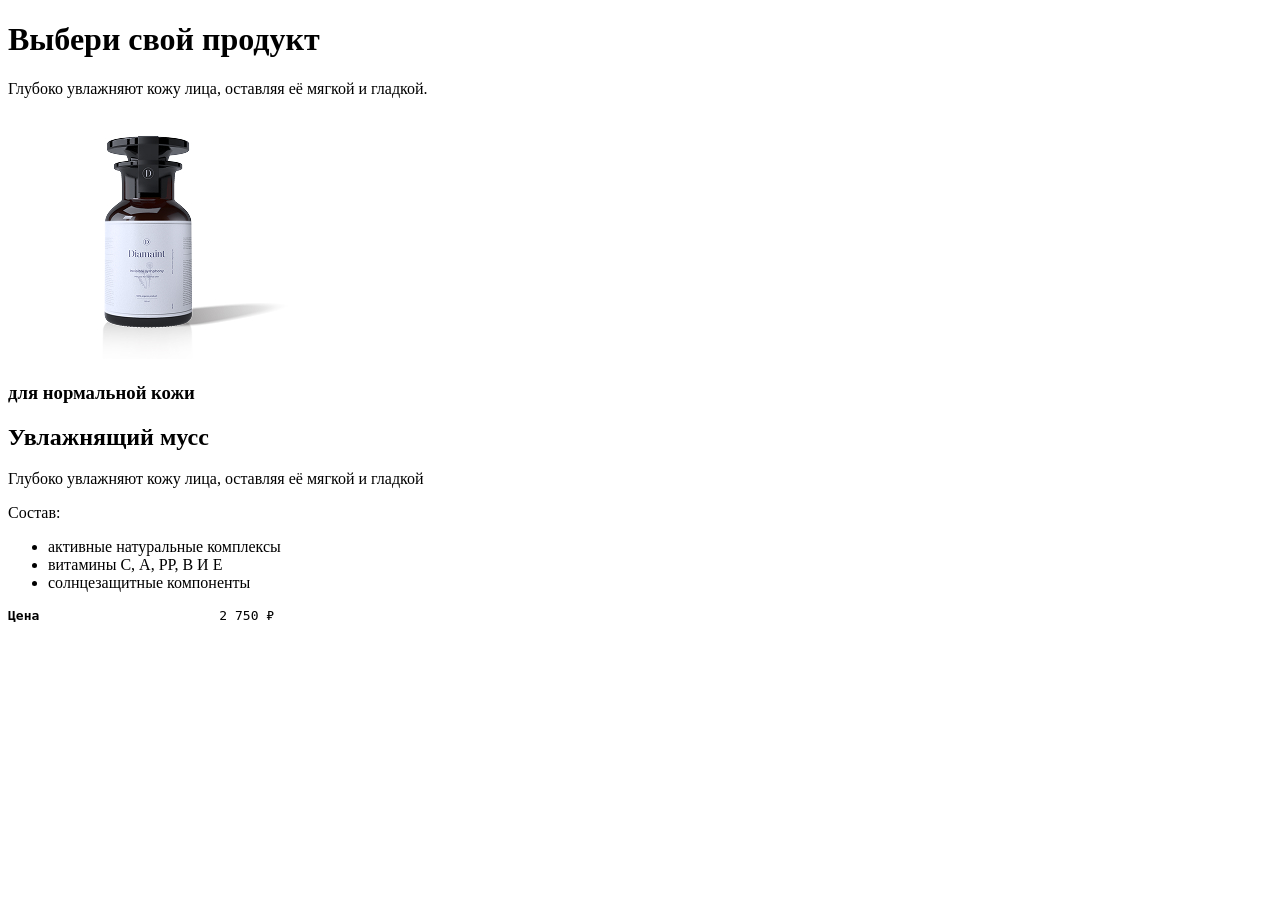
==== index.html @ bfeaa550 "delete teg ul" ====
<!DOCTYPE html>
<html lang="en">
<head>
  <meta charset="UTF-8">
  <meta name="viewport" content="width=device-width, initial-scale=1.0">
  <title>mousse card</title>
</head>
<body>
  <h1>Выбери свой продукт</h1>
  <p>Глубоко увлажняют кожу лица, оставляя её мягкой и гладкой.</p>
  <div>
      <img src="image/mousse1.jpg" alt="Товар: увлажняющий мусс" width="290">
      <h3>для нормальной кожи</h3>
      <h2>Увлажнящий мусс</h2>
<p>Глубоко увлажняют кожу лица, оставляя её мягкой и гладкой</p>
<span>Состав:</span>
<ul>
  <li>активные натуральные комплексы</li>
  <li>витамины С, А, РР, В И Е</li>
  <li>солнцезащитные компоненты</li>
</ul>
  </div>
<pre><b>Цена</b>                       2 750 ₽ </pre>
</body>
</html>
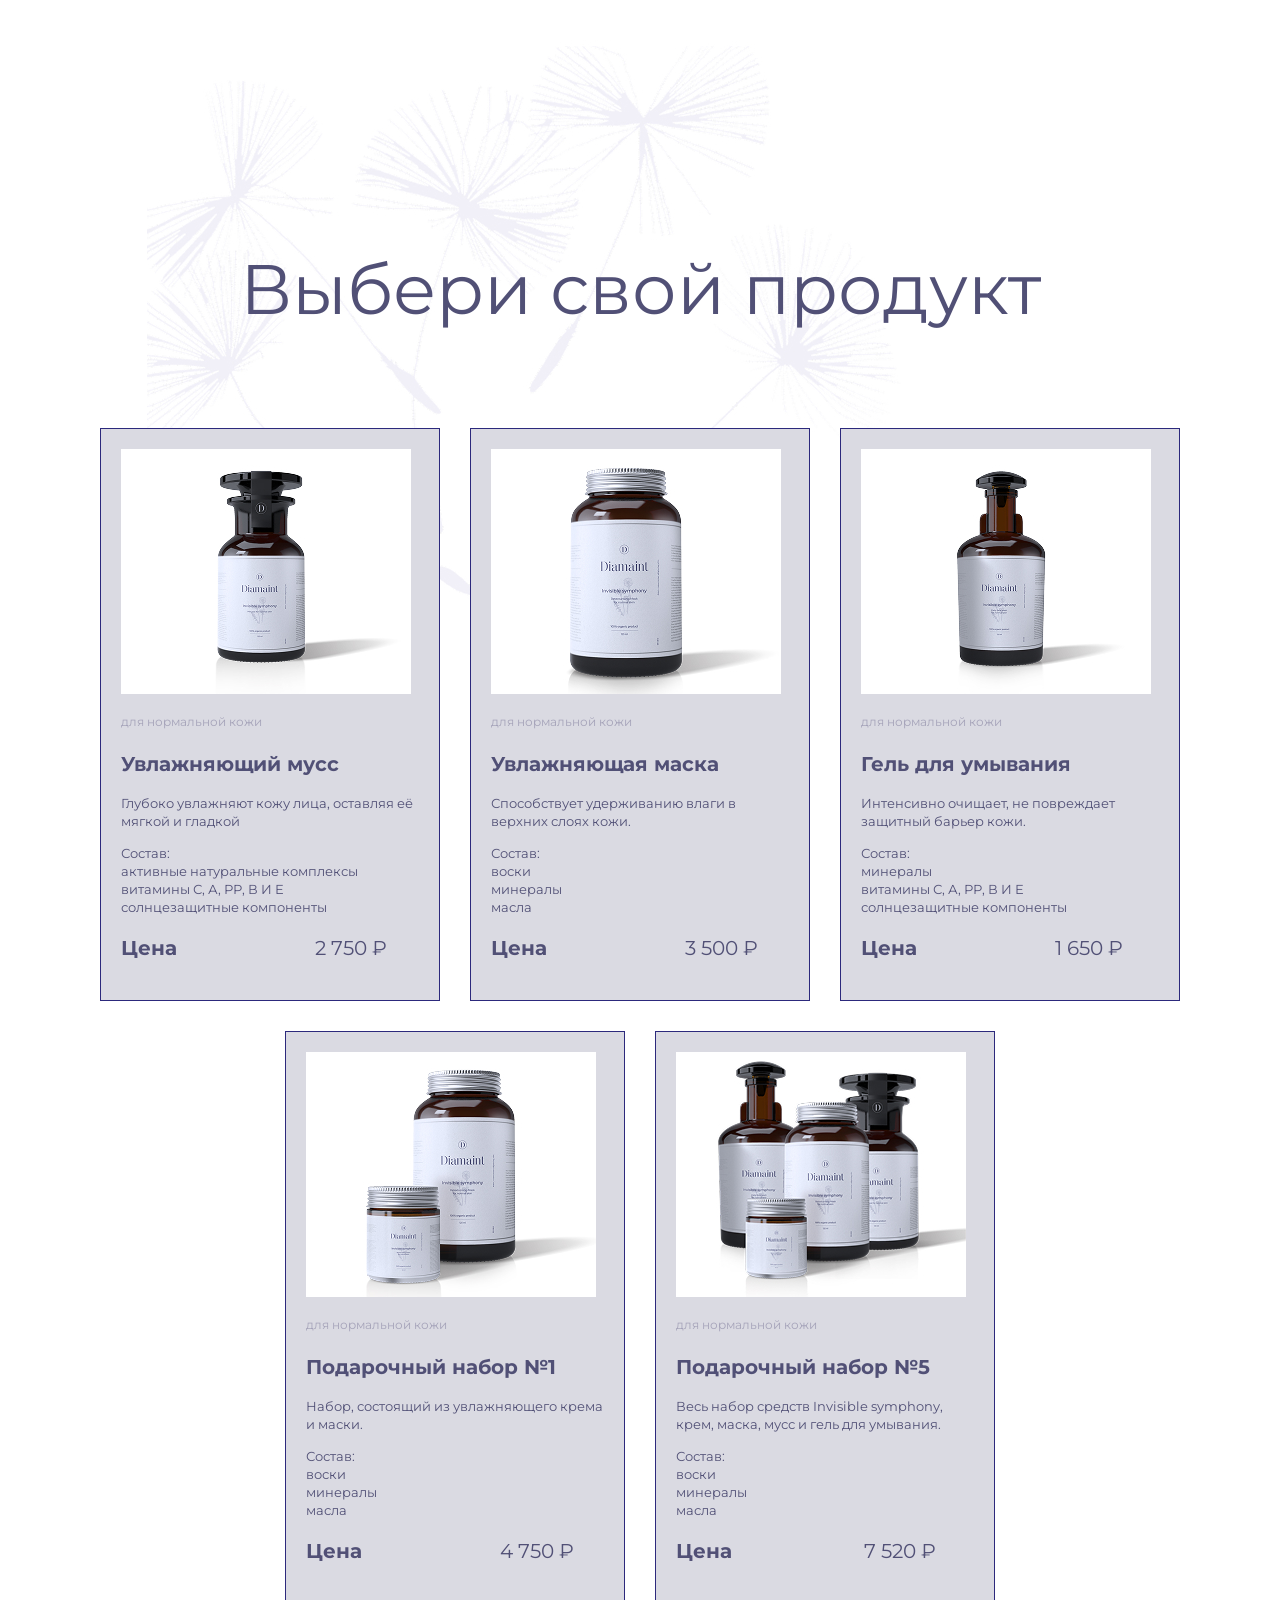
==== commit d69a5a4f: "feature/03-homework" ====
--- a/index.html
+++ b/index.html
@@ -4,22 +4,90 @@
   <meta charset="UTF-8">
   <meta name="viewport" content="width=device-width, initial-scale=1.0">
   <title>mousse card</title>
+  <link rel="stylesheet" href="style.css">
+  <link href="https://fonts.googleapis.com/css?family=Montserrat:100,200,300,regular,500,600,700,800,900,100italic,200italic,300italic,italic,500italic,600italic,700italic,800italic,900italic" rel="stylesheet" />
 </head>
-<body>
-  <h1>Выбери свой продукт</h1>
-  <p>Глубоко увлажняют кожу лица, оставляя её мягкой и гладкой.</p>
-  <div>
-      <img src="image/mousse1.jpg" alt="Товар: увлажняющий мусс" width="290">
-      <h3>для нормальной кожи</h3>
-      <h2>Увлажнящий мусс</h2>
-<p>Глубоко увлажняют кожу лица, оставляя её мягкой и гладкой</p>
-<span>Состав:</span>
-<ul>
-  <li>активные натуральные комплексы</li>
-  <li>витамины С, А, РР, В И Е</li>
-  <li>солнцезащитные компоненты</li>
-</ul>
-  </div>
-<pre><b>Цена</b>                       2 750 ₽ </pre>
-</body>
-</html>+  <body>
+    <h1 class="title">Выбери свой продукт</h1>
+<div class="container">
+
+
+<!-- ПЕРВАЯ КАРТОЧКА-->
+    <div class="cards element">
+      <img src="image/mousse1.jpg" alt="товар: увлажняющий мусс" width="290">
+      <h3 class="normal">для нормальной кожи</h3>
+      <h2 class="name-cards">Увлажняющий мусс</h2>
+    <p class="main-text discription">Глубоко увлажняют кожу лица, оставляя её мягкой и гладкой</p>
+    <span class="main-text compount">Состав:</span>
+    <ul class="product-lists">
+      <li class="main-text product">активные натуральные комплексы</li>
+      <li class="main-text title2">витамины С, А, РР, В И Е</li>
+      <li class=" main-text title3">солнцезащитные компоненты</li>
+    </ul>
+    <pre class="price"><b>Цена</b>                       <span class="rouble">2 750 ₽</span> </pre>
+    </div>
+
+<!-- ВТОРАЯ КАРТОЧКА-->
+    <div class="cards element">
+      <img src="image/moisturizing mask2.png" alt="товар: увлажняющая маска" width="290">
+      <h3 class="normal" >для нормальной кожи</h3>
+      <h2 class="name-cards">Увлажняющая маска</h2>
+    <p class="main-text discription">Способствует удерживанию влаги в верхних слоях кожи.</p>
+    <span class="main-text compount">Состав:</span>
+    <ul class="product-lists">
+      <li class=" main-text product">воски</li>
+      <li class="main-text title2">минералы</li>
+      <li class="main-text title3">масла</li>
+    </ul>
+    <pre class="price"><b>Цена</b>                       <span class="rouble">3 500 ₽</span> </pre>
+    </div>
+
+<!-- ТРЕТЬЯ КАРТОЧКА-->
+    <div class="cards element">
+      <img src="image/daily face wash3.jpg" alt="товар: гель для умывания" width="290">
+      <h3 class="normal">для нормальной кожи</h3>
+      <h2 class="name-cards">Гель для умывания</h2>
+    <p class="main-text discription">Интенсивно очищает, не повреждает защитный барьер кожи.</p>
+    <span class="main-text compount">Состав:</span>
+    <ul class="product-lists">
+      <li class="main-text product">минералы</li>
+      <li class="main-text title2">витамины С, А, РР, В И Е</li>
+      <li class="main-text title3">солнцезащитные компоненты</li>
+    </ul>
+    <pre class="price"><b>Цена</b>                       <span class="rouble">1 650 ₽</span> </pre>
+    </div>
+    
+<!-- ЧЕТВЕРТАЯ КАРТОЧКА-->
+    <div class="cards element">
+      <img src="image/gift set №1.jpg" alt="2 товара: увлажняющий крем и маска" width="290">
+      <h3 class="normal">для нормальной кожи</h3>
+      <h2 class="name-cards">Подарочный набор №1</h2>
+    <p class="main-text discription">Набор, состоящий из увлажняющего крема и маски.</p>
+    <span class="main-text compount">Состав:</span>
+    <ul class="product-lists">
+      <li class="main-text product">воски</li>
+      <li class="main-text title2">минералы</li>
+      <li class="main-text title3">масла</li>
+    </ul>
+    <pre class="price"><b>Цена</b>                       <span class="rouble">4 750 ₽</span> </pre>
+    </div>
+
+<!-- ПЯТАЯ КАРТОЧКА-->
+    <div class="cards element">
+      <img src="image/gift set №5.jpg" alt="4 товара: крем, мусс, маска и гель для умывания" width="290">
+      <h3 class="normal">для нормальной кожи</h3>
+      <h2 class="name-cards">Подарочный набор №5</h2>
+    <p class="main-text discription">Весь набор средств Invisible symphony,<br>
+       крем, маска, мусс и гель для умывания.</p>
+    <span class="main-text compount">Состав:</span>
+    <ul class="product-lists">
+      <li class="main-text product">воски</li>
+      <li class="main-text title2">минералы</li>
+      <li class="main-text title3">масла</li>
+    </ul>
+    <pre class="price"><b>Цена</b>                      <span class="rouble">7 520 ₽</span> </pre>
+    </div>
+   
+</div>
+  </body>
+</html>
--- a/style.css
+++ b/style.css
@@ -0,0 +1,86 @@
+@import url('https://fonts.googleapis.com/css?family=Montserrat:100,200,300,400,500,600,700,800,900');
+
+body {
+    font-family: 'Montserrat', sans-serif;
+     background-image: url("image/bgimage.jpg");
+    background-repeat: no-repeat;
+    background-position: 30%   0%;
+    background-size: 790px 697px;
+}
+
+  .container {
+    display: flex;
+    flex-wrap: wrap;
+    justify-content: center;
+    gap: 30px;
+    max-width: 1100px;
+    margin: 0 auto;
+   
+
+}
+
+.cards {
+    width: 340px;
+    border: 1px solid #2c297c;
+    background-color:#dadae2;
+    padding: 20px;
+    box-sizing: border-box;
+}
+
+.title {
+  font-family: "Montserrat";
+  font-size: 70px;
+  font-weight: 400;
+  line-height: 78px;
+  margin-top: 250px;
+  margin-bottom: 100px;
+  text-align: center;
+  color: #515076;
+}
+
+.main-text {
+  font-family: "Montserrat";
+color: #515076;
+font-size: 13px;
+line-height: 18px;
+}
+
+.normal{
+  font-family: "Montserrat";
+color:#A5A3B9;
+font-size: 12px;
+height: 24px;
+line-height: 24px;
+font-weight: 400;
+}
+
+.name-cards{
+font-family: "Montserrat";
+color:#515076;
+font-size: 20px;
+line-height: 27px;
+font-weight: 700;
+}
+
+.price {
+  font-family: "Montserrat";
+color:#515076;
+font-size: 20px;
+line-height: 24px;
+font-weight: 700;
+}
+
+.rouble {
+  font-family: "Montserrat";
+color:#515076;
+font-size: 20px;
+line-height: 24px;
+font-weight: 400;
+}
+
+
+.product-lists{
+  list-style: none;
+  margin: 0;
+  padding: 0;
+}
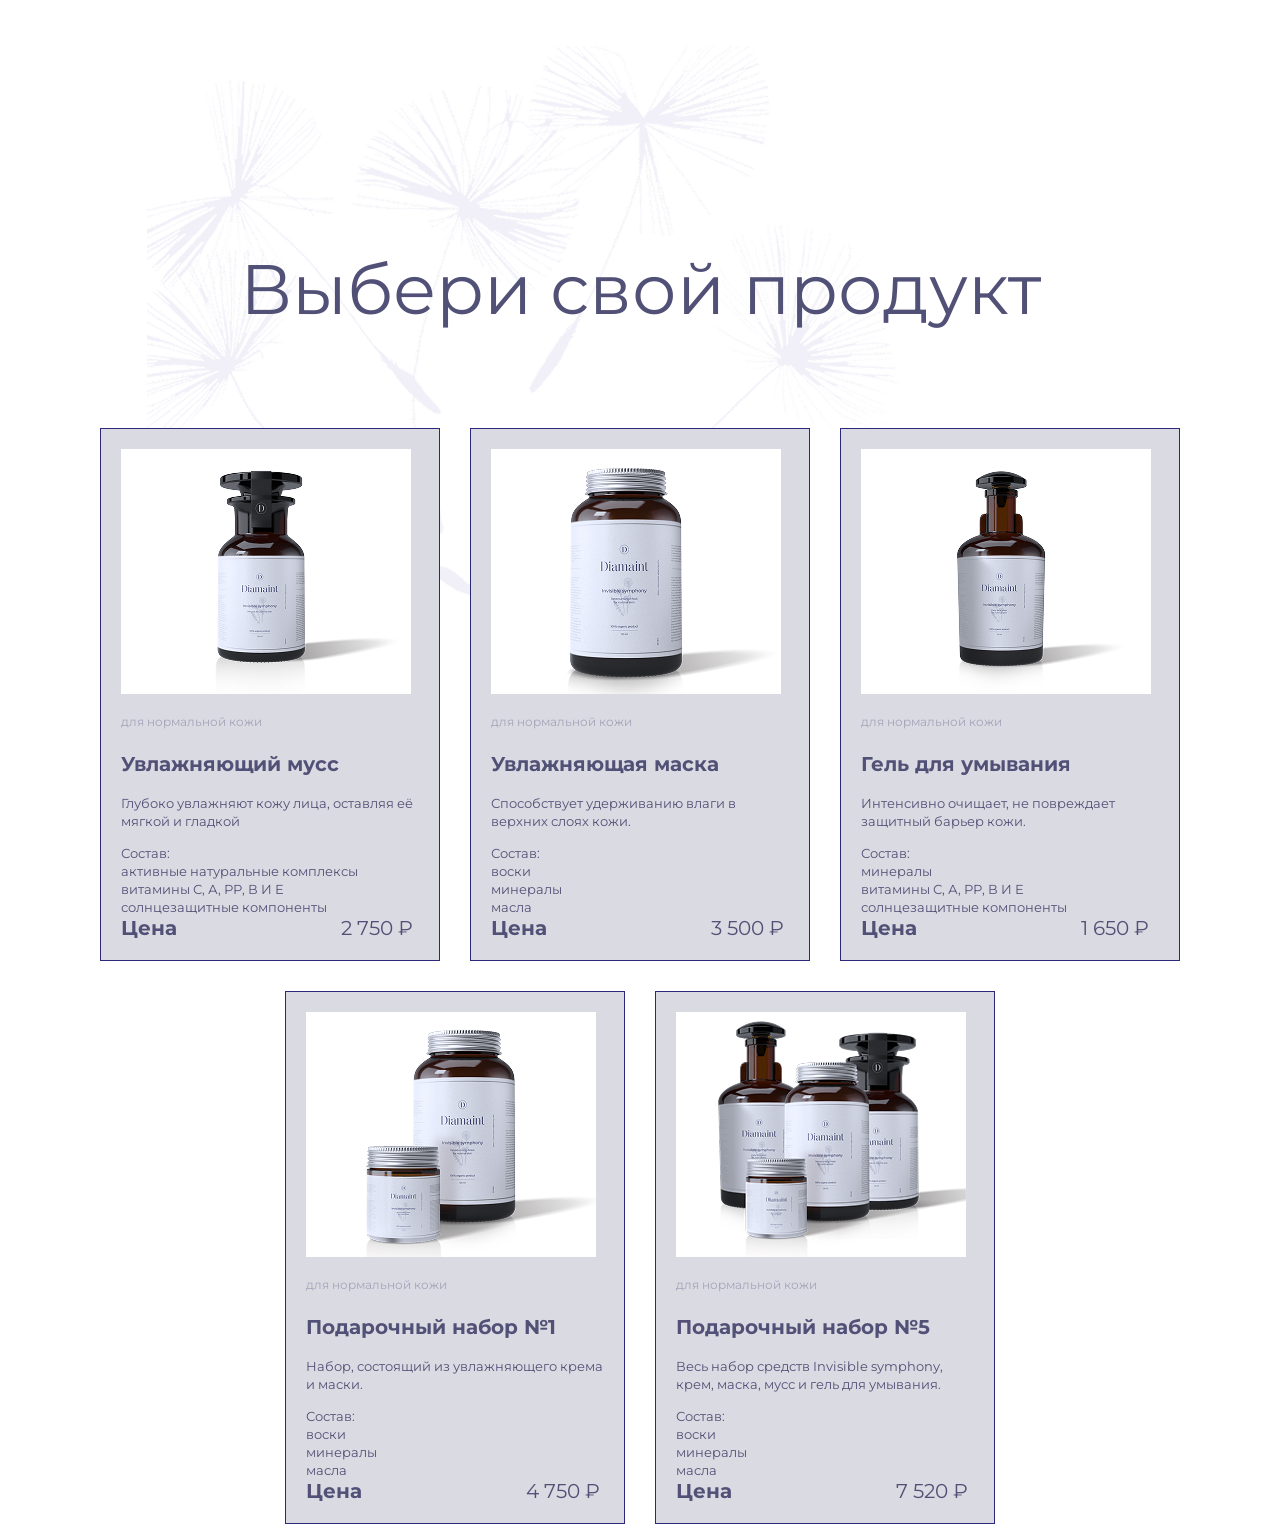
==== commit f24941d2: "feature/03-homework" ====
--- a/index.html
+++ b/index.html
@@ -5,7 +5,6 @@
   <meta name="viewport" content="width=device-width, initial-scale=1.0">
   <title>mousse card</title>
   <link rel="stylesheet" href="style.css">
-  <link href="https://fonts.googleapis.com/css?family=Montserrat:100,200,300,regular,500,600,700,800,900,100italic,200italic,300italic,italic,500italic,600italic,700italic,800italic,900italic" rel="stylesheet" />
 </head>
   <body>
     <h1 class="title">Выбери свой продукт</h1>
@@ -17,14 +16,14 @@
       <img src="image/mousse1.jpg" alt="товар: увлажняющий мусс" width="290">
       <h3 class="normal">для нормальной кожи</h3>
       <h2 class="name-cards">Увлажняющий мусс</h2>
-    <p class="main-text discription">Глубоко увлажняют кожу лица, оставляя её мягкой и гладкой</p>
-    <span class="main-text compount">Состав:</span>
+    <p class="main-text description">Глубоко увлажняют кожу лица, оставляя её мягкой и гладкой</p>
+    <span class="main-text composition">Состав:</span>
     <ul class="product-lists">
       <li class="main-text product">активные натуральные комплексы</li>
       <li class="main-text title2">витамины С, А, РР, В И Е</li>
       <li class=" main-text title3">солнцезащитные компоненты</li>
     </ul>
-    <pre class="price"><b>Цена</b>                       <span class="rouble">2 750 ₽</span> </pre>
+    <div class="price"><b>Цена</b>                       <span class="rouble">2 750 ₽</span> </div>
     </div>
 
 <!-- ВТОРАЯ КАРТОЧКА-->
@@ -32,14 +31,14 @@
       <img src="image/moisturizing mask2.png" alt="товар: увлажняющая маска" width="290">
       <h3 class="normal" >для нормальной кожи</h3>
       <h2 class="name-cards">Увлажняющая маска</h2>
-    <p class="main-text discription">Способствует удерживанию влаги в верхних слоях кожи.</p>
-    <span class="main-text compount">Состав:</span>
+    <p class="main-text description">Способствует удерживанию влаги в верхних слоях кожи.</p>
+    <span class="main-text composition">Состав:</span>
     <ul class="product-lists">
       <li class=" main-text product">воски</li>
       <li class="main-text title2">минералы</li>
       <li class="main-text title3">масла</li>
     </ul>
-    <pre class="price"><b>Цена</b>                       <span class="rouble">3 500 ₽</span> </pre>
+    <div class="price"><b>Цена</b>                       <span class="rouble">3 500 ₽</span> </div>
     </div>
 
 <!-- ТРЕТЬЯ КАРТОЧКА-->
@@ -47,14 +46,14 @@
       <img src="image/daily face wash3.jpg" alt="товар: гель для умывания" width="290">
       <h3 class="normal">для нормальной кожи</h3>
       <h2 class="name-cards">Гель для умывания</h2>
-    <p class="main-text discription">Интенсивно очищает, не повреждает защитный барьер кожи.</p>
-    <span class="main-text compount">Состав:</span>
+    <p class="main-text description">Интенсивно очищает, не повреждает защитный барьер кожи.</p>
+    <span class="main-text composition">Состав:</span>
     <ul class="product-lists">
       <li class="main-text product">минералы</li>
       <li class="main-text title2">витамины С, А, РР, В И Е</li>
       <li class="main-text title3">солнцезащитные компоненты</li>
     </ul>
-    <pre class="price"><b>Цена</b>                       <span class="rouble">1 650 ₽</span> </pre>
+    <div class="price"><b>Цена</b>                       <span class="rouble">1 650 ₽</span> </div>
     </div>
     
 <!-- ЧЕТВЕРТАЯ КАРТОЧКА-->
@@ -62,14 +61,14 @@
       <img src="image/gift set №1.jpg" alt="2 товара: увлажняющий крем и маска" width="290">
       <h3 class="normal">для нормальной кожи</h3>
       <h2 class="name-cards">Подарочный набор №1</h2>
-    <p class="main-text discription">Набор, состоящий из увлажняющего крема и маски.</p>
-    <span class="main-text compount">Состав:</span>
+    <p class="main-text description">Набор, состоящий из увлажняющего крема и маски.</p>
+    <span class="main-text composition">Состав:</span>
     <ul class="product-lists">
       <li class="main-text product">воски</li>
       <li class="main-text title2">минералы</li>
       <li class="main-text title3">масла</li>
     </ul>
-    <pre class="price"><b>Цена</b>                       <span class="rouble">4 750 ₽</span> </pre>
+    <div class="price"><b>Цена</b>                       <span class="rouble">4 750 ₽</span> </div>
     </div>
 
 <!-- ПЯТАЯ КАРТОЧКА-->
@@ -77,15 +76,15 @@
       <img src="image/gift set №5.jpg" alt="4 товара: крем, мусс, маска и гель для умывания" width="290">
       <h3 class="normal">для нормальной кожи</h3>
       <h2 class="name-cards">Подарочный набор №5</h2>
-    <p class="main-text discription">Весь набор средств Invisible symphony,<br>
+    <p class="main-text description">Весь набор средств Invisible symphony,<br>
        крем, маска, мусс и гель для умывания.</p>
-    <span class="main-text compount">Состав:</span>
+    <span class="main-text composition">Состав:</span>
     <ul class="product-lists">
       <li class="main-text product">воски</li>
       <li class="main-text title2">минералы</li>
       <li class="main-text title3">масла</li>
     </ul>
-    <pre class="price"><b>Цена</b>                      <span class="rouble">7 520 ₽</span> </pre>
+    <div class="price"><b>Цена</b>                      <span class="rouble">7 520 ₽</span> </div>
     </div>
    
 </div>
--- a/style.css
+++ b/style.css
@@ -76,6 +76,7 @@
 font-size: 20px;
 line-height: 24px;
 font-weight: 400;
+padding-left: 158px;
 }
 
 
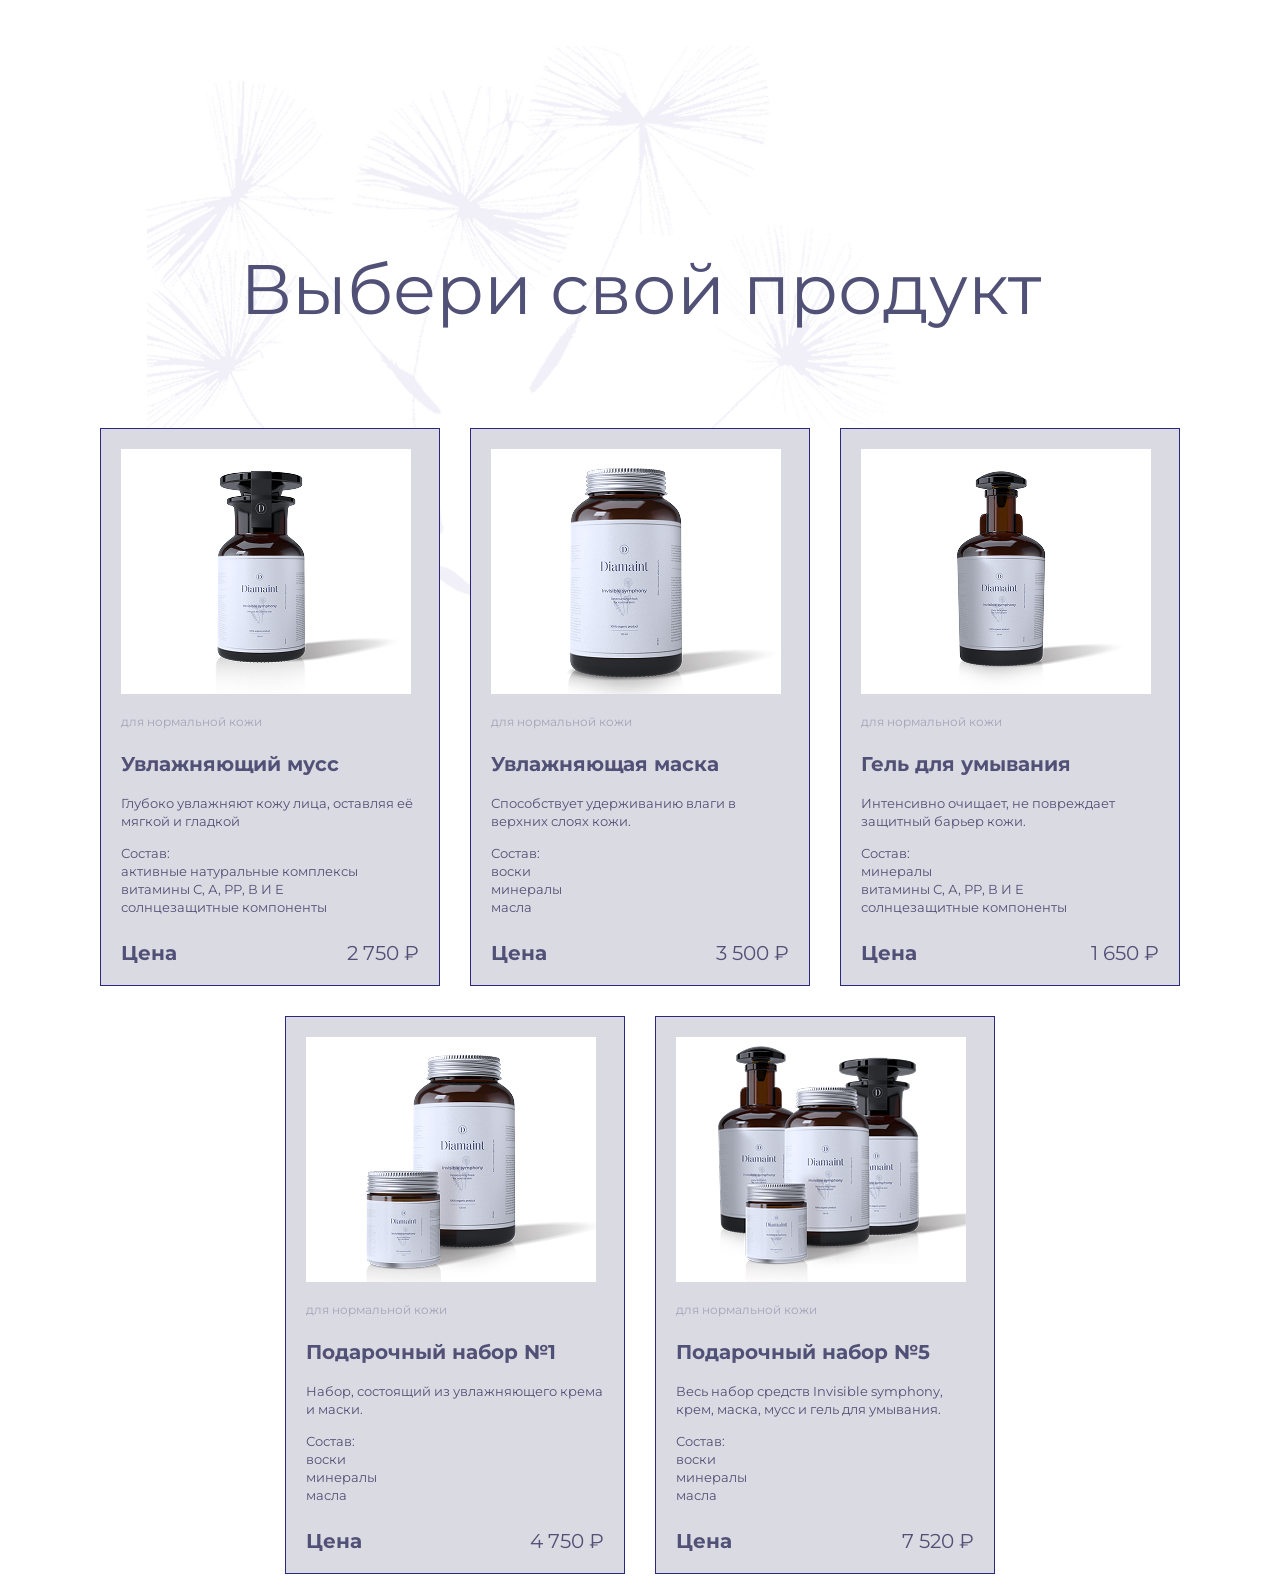
==== commit 3ef3ac0f: "changed the price and tabulation in shml" ====
--- a/index.html
+++ b/index.html
@@ -77,7 +77,7 @@
       <h3 class="normal">для нормальной кожи</h3>
       <h2 class="name-cards">Подарочный набор №5</h2>
     <p class="main-text description">Весь набор средств Invisible symphony,<br>
-       крем, маска, мусс и гель для умывания.</p>
+      крем, маска, мусс и гель для умывания.</p>
     <span class="main-text composition">Состав:</span>
     <ul class="product-lists">
       <li class="main-text product">воски</li>
@@ -85,8 +85,7 @@
       <li class="main-text title3">масла</li>
     </ul>
     <div class="price"><b>Цена</b>                      <span class="rouble">7 520 ₽</span> </div>
-    </div>
-   
+    </div> 
 </div>
   </body>
 </html>
--- a/style.css
+++ b/style.css
@@ -68,15 +68,18 @@
 font-size: 20px;
 line-height: 24px;
 font-weight: 700;
+padding-top: 25px;
+display: flex;
+justify-content: space-between;
+align-items: center;
 }
-
 .rouble {
   font-family: "Montserrat";
 color:#515076;
 font-size: 20px;
 line-height: 24px;
 font-weight: 400;
-padding-left: 158px;
+
 }
 
 
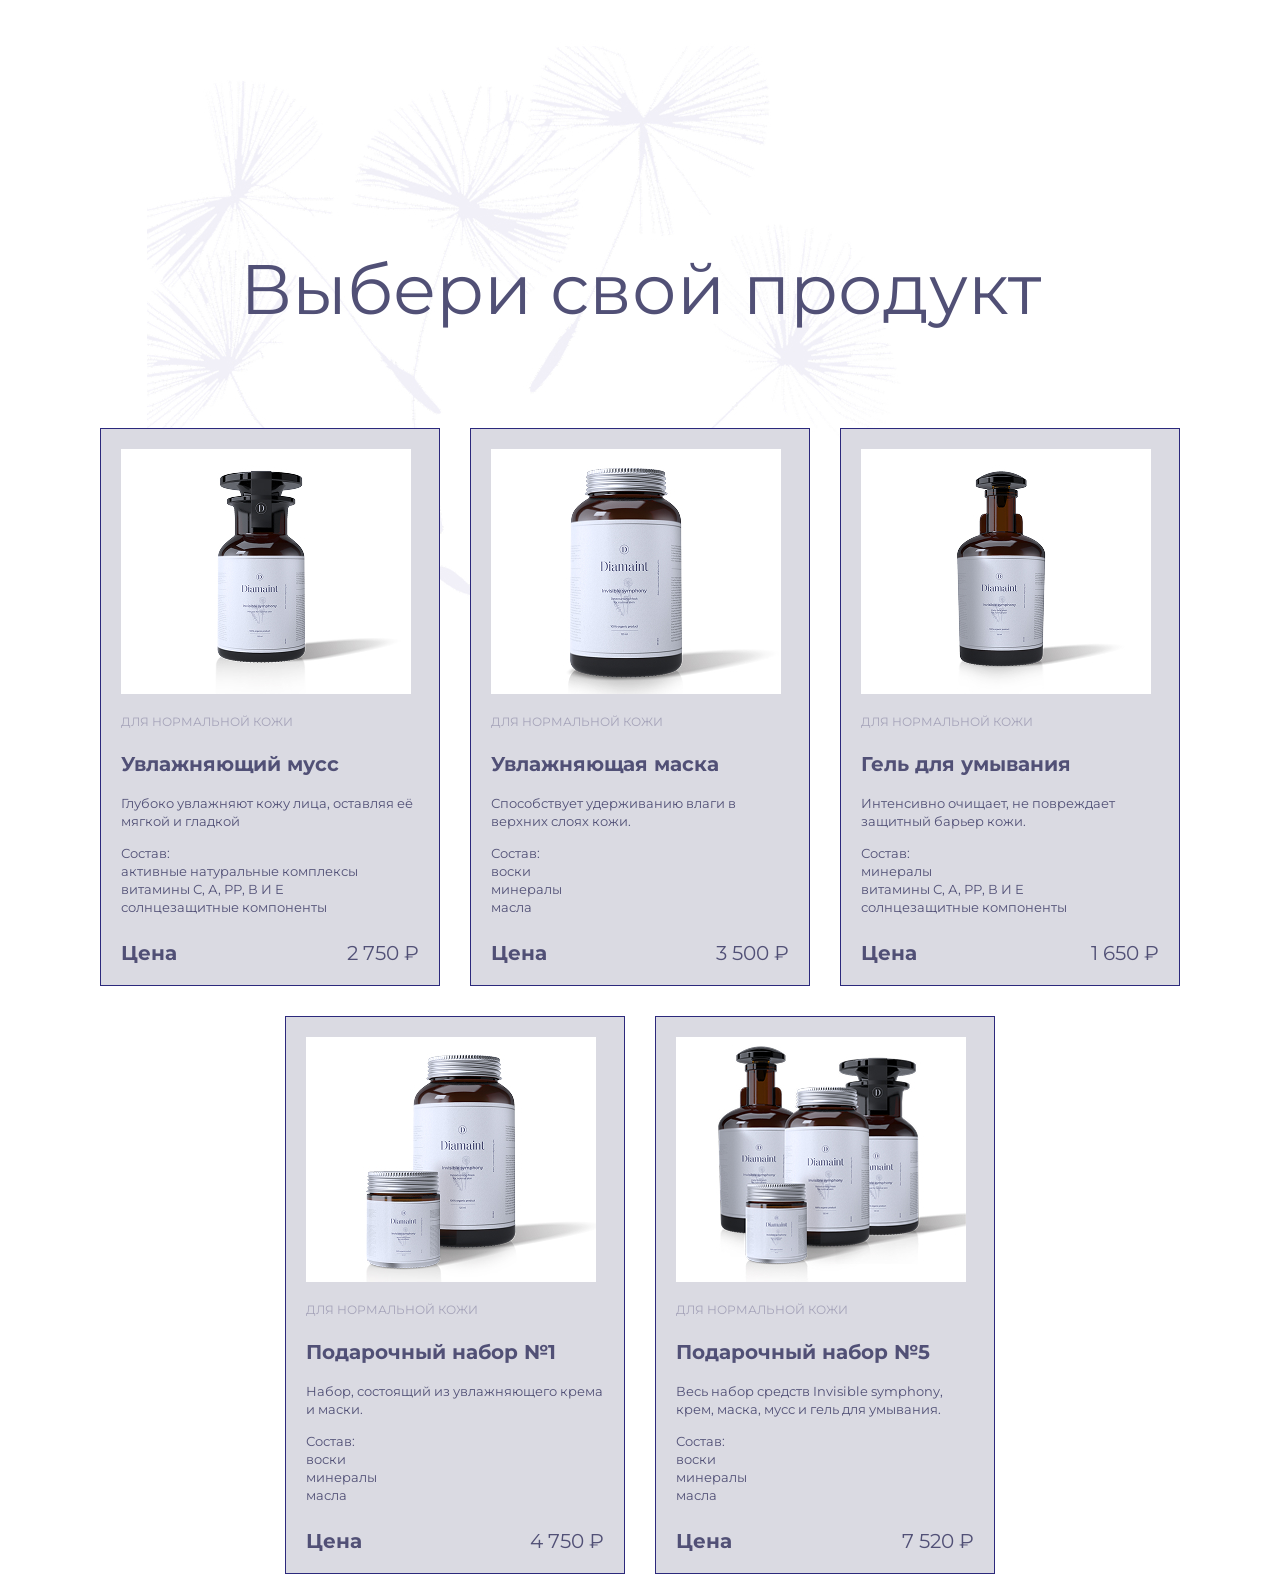
==== commit 10067dbd: "homework 4 done" ====
--- a/index.html
+++ b/index.html
@@ -1,91 +1,118 @@
-<!DOCTYPE html>
+<!doctype html>
 <html lang="en">
-<head>
-  <meta charset="UTF-8">
-  <meta name="viewport" content="width=device-width, initial-scale=1.0">
-  <title>mousse card</title>
-  <link rel="stylesheet" href="style.css">
-</head>
+  <head>
+    <meta charset="UTF-8" />
+    <meta name="viewport" content="width=device-width, initial-scale=1.0" />
+    <title>mousse card</title>
+    <link rel="stylesheet" href="style.css" />
+  </head>
   <body>
     <h1 class="title">Выбери свой продукт</h1>
-<div class="container">
+    <div class="container">
+      <!-- ПЕРВАЯ КАРТОЧКА-->
+      <div class="cards element">
+        <img
+          src="image/mousse1.jpg"
+          alt="товар: увлажняющий мусс"
+          width="290"
+        />
+        <h3 class="category">для нормальной кожи</h3>
+        <h2 class="name-cards">Увлажняющий мусс</h2>
+        <p class="main-text description">
+          Глубоко увлажняют кожу лица, оставляя её мягкой и гладкой
+        </p>
+        <span class="main-text composition">Состав:</span>
+        <ul class="product-lists">
+          <li class="main-text product">активные натуральные комплексы</li>
+          <li class="main-text title2">витамины С, А, РР, В И Е</li>
+          <li class="main-text title3">солнцезащитные компоненты</li>
+        </ul>
+        <div class="product-price"><b>Цена</b> <span class="rouble">2 750 ₽</span></div>
+      </div>
 
+      <!-- ВТОРАЯ КАРТОЧКА-->
+      <div class="cards element">
+        <img
+          src="image/moisturizing mask2.png"
+          alt="товар: увлажняющая маска"
+          width="290"
+        />
+        <h3 class="category">для нормальной кожи</h3>
+        <h2 class="name-cards">Увлажняющая маска</h2>
+        <p class="main-text description">
+          Способствует удерживанию влаги в верхних слоях кожи.
+        </p>
+        <span class="main-text composition">Состав:</span>
+        <ul class="product-lists">
+          <li class="main-text product">воски</li>
+          <li class="main-text title2">минералы</li>
+          <li class="main-text title3">масла</li>
+        </ul>
+        <div class="product-price"><b>Цена</b> <span class="rouble">3 500 ₽</span></div>
+      </div>
 
-<!-- ПЕРВАЯ КАРТОЧКА-->
-    <div class="cards element">
-      <img src="image/mousse1.jpg" alt="товар: увлажняющий мусс" width="290">
-      <h3 class="normal">для нормальной кожи</h3>
-      <h2 class="name-cards">Увлажняющий мусс</h2>
-    <p class="main-text description">Глубоко увлажняют кожу лица, оставляя её мягкой и гладкой</p>
-    <span class="main-text composition">Состав:</span>
-    <ul class="product-lists">
-      <li class="main-text product">активные натуральные комплексы</li>
-      <li class="main-text title2">витамины С, А, РР, В И Е</li>
-      <li class=" main-text title3">солнцезащитные компоненты</li>
-    </ul>
-    <div class="price"><b>Цена</b>                       <span class="rouble">2 750 ₽</span> </div>
+      <!-- ТРЕТЬЯ КАРТОЧКА-->
+      <div class="cards element">
+        <img
+          src="image/daily face wash3.jpg"
+          alt="товар: гель для умывания"
+          width="290"
+        />
+        <h3 class="category">для нормальной кожи</h3>
+        <h2 class="name-cards">Гель для умывания</h2>
+        <p class="main-text description">
+          Интенсивно очищает, не повреждает защитный барьер кожи.
+        </p>
+        <span class="main-text composition">Состав:</span>
+        <ul class="product-lists">
+          <li class="main-text product">минералы</li>
+          <li class="main-text title2">витамины С, А, РР, В И Е</li>
+          <li class="main-text title3">солнцезащитные компоненты</li>
+        </ul>
+        <div class="product-price"><b>Цена</b> <span class="rouble">1 650 ₽</span></div>
+      </div>
+
+      <!-- ЧЕТВЕРТАЯ КАРТОЧКА-->
+      <div class="cards element">
+        <img
+          src="image/gift set №1.jpg"
+          alt="2 товара: увлажняющий крем и маска"
+          width="290"
+        />
+        <h3 class="category">для нормальной кожи</h3>
+        <h2 class="name-cards">Подарочный набор №1</h2>
+        <p class="main-text description">
+          Набор, состоящий из увлажняющего крема и маски.
+        </p>
+        <span class="main-text composition">Состав:</span>
+        <ul class="product-lists">
+          <li class="main-text product">воски</li>
+          <li class="main-text title2">минералы</li>
+          <li class="main-text title3">масла</li>
+        </ul>
+        <div class="product-price"><b>Цена</b> <span class="rouble">4 750 ₽</span></div>
+      </div>
+
+      <!-- ПЯТАЯ КАРТОЧКА-->
+      <div class="cards element">
+        <img
+          src="image/gift set №5.jpg"
+          alt="4 товара: крем, мусс, маска и гель для умывания"
+          width="290"
+        />
+        <h3 class="category">для нормальной кожи</h3>
+        <h2 class="name-cards">Подарочный набор №5</h2>
+        <p class="main-text description">
+          Весь набор средств Invisible symphony, крем, маска, мусс и гель для умывания.
+        </p>
+        <span class="main-text composition">Состав:</span>
+        <ul class="product-lists">
+          <li class="main-text product">воски</li>
+          <li class="main-text title2">минералы</li>
+          <li class="main-text title3">масла</li>
+        </ul>
+        <div class="product-price"><b>Цена</b> <span class="rouble">7 520 ₽</span></div>
+      </div>
     </div>
-
-<!-- ВТОРАЯ КАРТОЧКА-->
-    <div class="cards element">
-      <img src="image/moisturizing mask2.png" alt="товар: увлажняющая маска" width="290">
-      <h3 class="normal" >для нормальной кожи</h3>
-      <h2 class="name-cards">Увлажняющая маска</h2>
-    <p class="main-text description">Способствует удерживанию влаги в верхних слоях кожи.</p>
-    <span class="main-text composition">Состав:</span>
-    <ul class="product-lists">
-      <li class=" main-text product">воски</li>
-      <li class="main-text title2">минералы</li>
-      <li class="main-text title3">масла</li>
-    </ul>
-    <div class="price"><b>Цена</b>                       <span class="rouble">3 500 ₽</span> </div>
-    </div>
-
-<!-- ТРЕТЬЯ КАРТОЧКА-->
-    <div class="cards element">
-      <img src="image/daily face wash3.jpg" alt="товар: гель для умывания" width="290">
-      <h3 class="normal">для нормальной кожи</h3>
-      <h2 class="name-cards">Гель для умывания</h2>
-    <p class="main-text description">Интенсивно очищает, не повреждает защитный барьер кожи.</p>
-    <span class="main-text composition">Состав:</span>
-    <ul class="product-lists">
-      <li class="main-text product">минералы</li>
-      <li class="main-text title2">витамины С, А, РР, В И Е</li>
-      <li class="main-text title3">солнцезащитные компоненты</li>
-    </ul>
-    <div class="price"><b>Цена</b>                       <span class="rouble">1 650 ₽</span> </div>
-    </div>
-    
-<!-- ЧЕТВЕРТАЯ КАРТОЧКА-->
-    <div class="cards element">
-      <img src="image/gift set №1.jpg" alt="2 товара: увлажняющий крем и маска" width="290">
-      <h3 class="normal">для нормальной кожи</h3>
-      <h2 class="name-cards">Подарочный набор №1</h2>
-    <p class="main-text description">Набор, состоящий из увлажняющего крема и маски.</p>
-    <span class="main-text composition">Состав:</span>
-    <ul class="product-lists">
-      <li class="main-text product">воски</li>
-      <li class="main-text title2">минералы</li>
-      <li class="main-text title3">масла</li>
-    </ul>
-    <div class="price"><b>Цена</b>                       <span class="rouble">4 750 ₽</span> </div>
-    </div>
-
-<!-- ПЯТАЯ КАРТОЧКА-->
-    <div class="cards element">
-      <img src="image/gift set №5.jpg" alt="4 товара: крем, мусс, маска и гель для умывания" width="290">
-      <h3 class="normal">для нормальной кожи</h3>
-      <h2 class="name-cards">Подарочный набор №5</h2>
-    <p class="main-text description">Весь набор средств Invisible symphony,<br>
-      крем, маска, мусс и гель для умывания.</p>
-    <span class="main-text composition">Состав:</span>
-    <ul class="product-lists">
-      <li class="main-text product">воски</li>
-      <li class="main-text title2">минералы</li>
-      <li class="main-text title3">масла</li>
-    </ul>
-    <div class="price"><b>Цена</b>                      <span class="rouble">7 520 ₽</span> </div>
-    </div> 
-</div>
   </body>
 </html>
--- a/style.css
+++ b/style.css
@@ -1,30 +1,28 @@
-@import url('https://fonts.googleapis.com/css?family=Montserrat:100,200,300,400,500,600,700,800,900');
+@import url("https://fonts.googleapis.com/css?family=Montserrat:100,200,300,400,500,600,700,800,900");
 
 body {
-    font-family: 'Montserrat', sans-serif;
-     background-image: url("image/bgimage.jpg");
-    background-repeat: no-repeat;
-    background-position: 30%   0%;
-    background-size: 790px 697px;
+  font-family: "Montserrat", sans-serif;
+  background-image: url("image/dandelions.jpg");
+  background-repeat: no-repeat;
+  background-position: 30% 0%;
+  background-size: 790px 697px;
 }
 
-  .container {
-    display: flex;
-    flex-wrap: wrap;
-    justify-content: center;
-    gap: 30px;
-    max-width: 1100px;
-    margin: 0 auto;
-   
-
+.container {
+  display: flex;
+  flex-wrap: wrap;
+  justify-content: center;
+  gap: 30px;
+  max-width: 1100px;
+  margin: 0 auto;
 }
 
 .cards {
-    width: 340px;
-    border: 1px solid #2c297c;
-    background-color:#dadae2;
-    padding: 20px;
-    box-sizing: border-box;
+  width: 340px;
+  border: 1px solid #2c297c;
+  background-color: #dadae2;
+  padding: 20px;
+  box-sizing: border-box;
 }
 
 .title {
@@ -40,51 +38,50 @@
 
 .main-text {
   font-family: "Montserrat";
-color: #515076;
-font-size: 13px;
-line-height: 18px;
+  color: #515076;
+  font-size: 13px;
+  line-height: 18px;
 }
 
-.normal{
+.category {
   font-family: "Montserrat";
-color:#A5A3B9;
-font-size: 12px;
-height: 24px;
-line-height: 24px;
-font-weight: 400;
+  color: #a5a3b9;
+  font-size: 12px;
+  height: 24px;
+  line-height: 24px;
+  font-weight: 400;
+  text-transform: uppercase;
 }
 
-.name-cards{
-font-family: "Montserrat";
-color:#515076;
-font-size: 20px;
-line-height: 27px;
-font-weight: 700;
+.name-cards {
+  font-family: "Montserrat";
+  color: #515076;
+  font-size: 20px;
+  line-height: 27px;
+  font-weight: 700;
 }
 
-.price {
+.product-price {
   font-family: "Montserrat";
-color:#515076;
-font-size: 20px;
-line-height: 24px;
-font-weight: 700;
-padding-top: 25px;
-display: flex;
-justify-content: space-between;
-align-items: center;
+  color: #515076;
+  font-size: 20px;
+  line-height: 24px;
+  font-weight: 700;
+  padding-top: 25px;
+  display: flex;
+  justify-content: space-between;
+  align-items: center;
 }
 .rouble {
   font-family: "Montserrat";
-color:#515076;
-font-size: 20px;
-line-height: 24px;
-font-weight: 400;
-
+  color: #515076;
+  font-size: 20px;
+  line-height: 24px;
+  font-weight: 400;
 }
 
-
-.product-lists{
+.product-lists {
   list-style: none;
   margin: 0;
   padding: 0;
-}+}
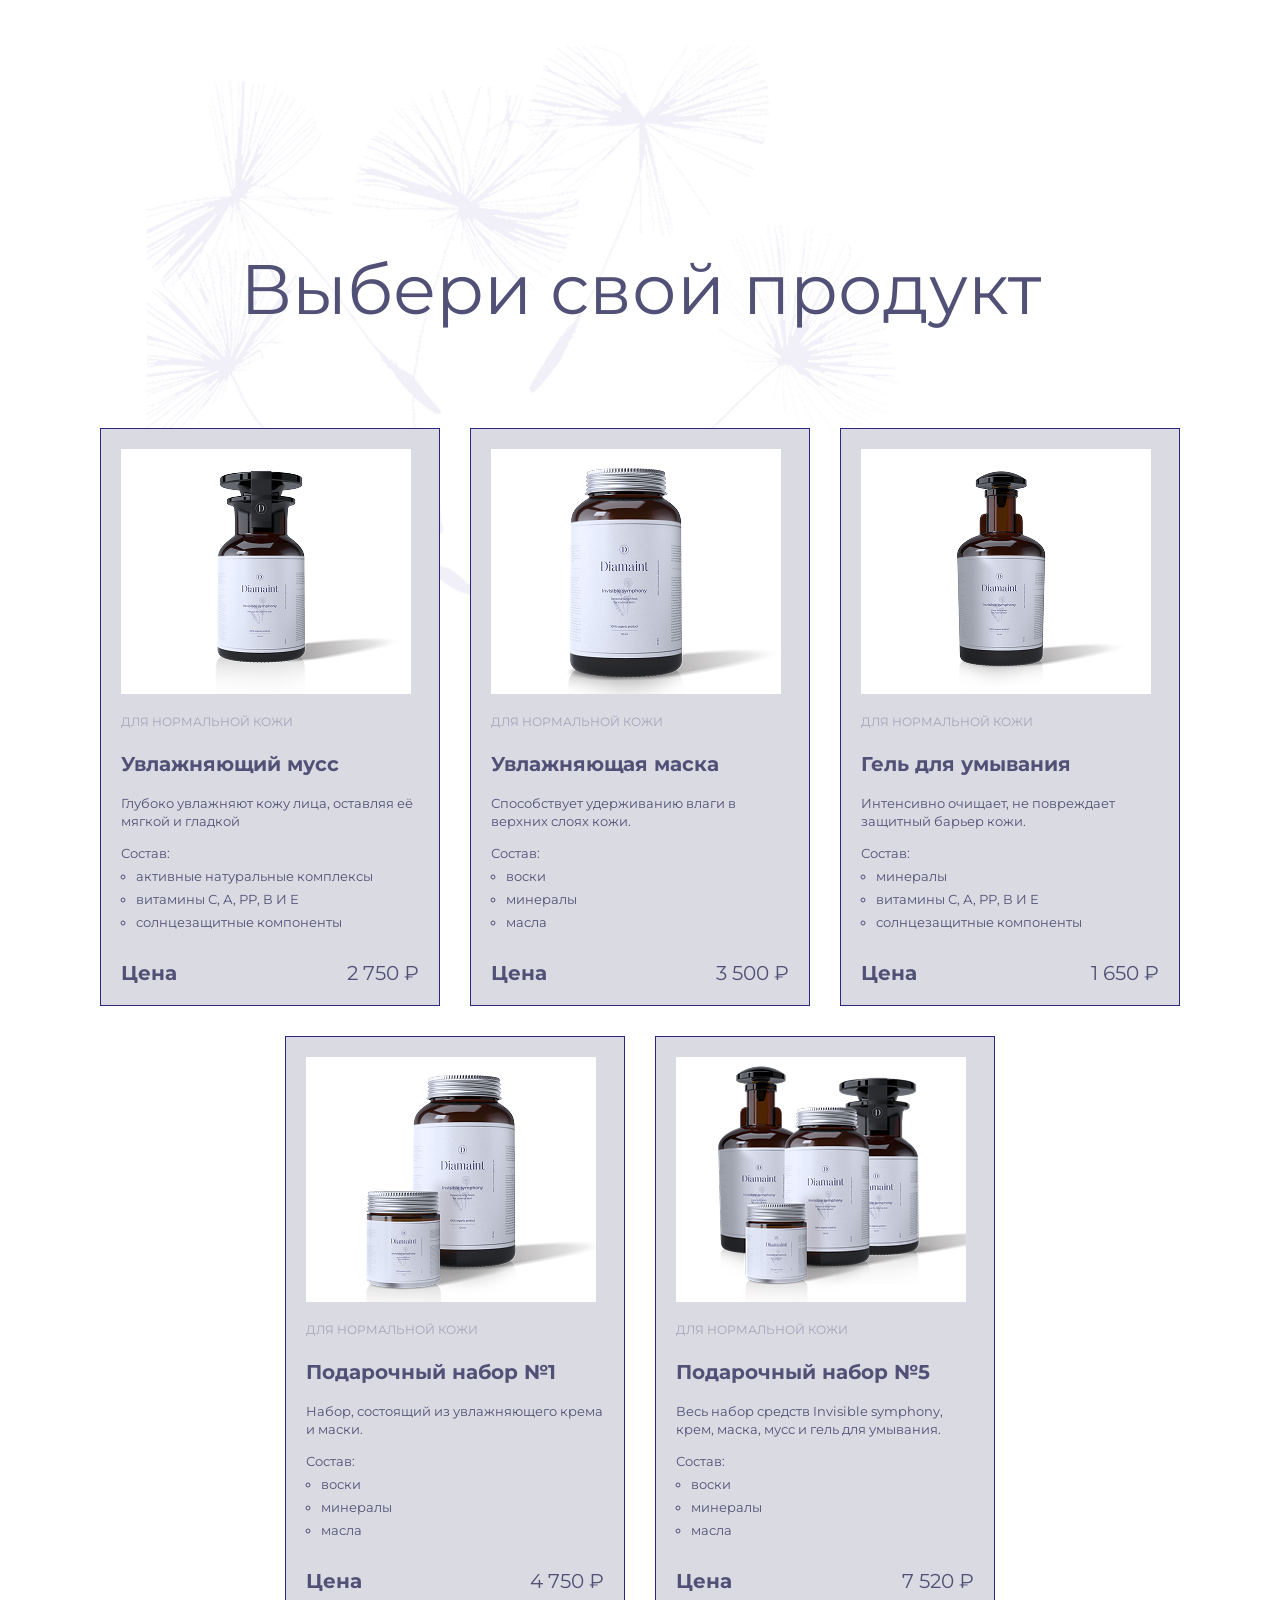
==== commit 09385e7e: "created bam blocks" ====
--- a/index.html
+++ b/index.html
@@ -10,108 +10,104 @@
     <h1 class="title">Выбери свой продукт</h1>
     <div class="container">
       <!-- ПЕРВАЯ КАРТОЧКА-->
-      <div class="cards element">
-        <img
+      <div class="card">
+        <img class="card__image"
           src="image/mousse1.jpg"
           alt="товар: увлажняющий мусс"
           width="290"
         />
-        <h3 class="category">для нормальной кожи</h3>
-        <h2 class="name-cards">Увлажняющий мусс</h2>
-        <p class="main-text description">
+        <h3 class="card__category">для нормальной кожи</h3>
+        <h2 class="card__name">Увлажняющий мусс</h2>
+        <p class="card__description">
           Глубоко увлажняют кожу лица, оставляя её мягкой и гладкой
         </p>
-        <span class="main-text composition">Состав:</span>
-        <ul class="product-lists">
-          <li class="main-text product">активные натуральные комплексы</li>
-          <li class="main-text title2">витамины С, А, РР, В И Е</li>
-          <li class="main-text title3">солнцезащитные компоненты</li>
+        <span class="card__composition">Состав:</span>
+        <ul class="card__list">
+          <li class="card__text">активные натуральные комплексы</li>
+          <li class="card__text">витамины С, А, РР, В И Е</li>
+          <li class="card__text">солнцезащитные компоненты</li>
         </ul>
-        <div class="product-price"><b>Цена</b> <span class="rouble">2 750 ₽</span></div>
+        <div class="card__price"><b>Цена</b> <span class="card__rouble">2 750 ₽</span></div>
       </div>
-
       <!-- ВТОРАЯ КАРТОЧКА-->
-      <div class="cards element">
-        <img
+      <div class="card">
+        <img class="card__image"
           src="image/moisturizing mask2.png"
           alt="товар: увлажняющая маска"
           width="290"
         />
-        <h3 class="category">для нормальной кожи</h3>
-        <h2 class="name-cards">Увлажняющая маска</h2>
-        <p class="main-text description">
+        <h3 class="card__category">для нормальной кожи</h3>
+        <h2 class="card__name">Увлажняющая маска</h2>
+        <p class="card__description">
           Способствует удерживанию влаги в верхних слоях кожи.
         </p>
-        <span class="main-text composition">Состав:</span>
-        <ul class="product-lists">
-          <li class="main-text product">воски</li>
-          <li class="main-text title2">минералы</li>
-          <li class="main-text title3">масла</li>
+        <span class="card__composition">Состав:</span>
+        <ul class="card__list">
+          <li class="card__text">воски</li>
+          <li class="card__text">минералы</li>
+          <li class="card__text">масла</li>
         </ul>
-        <div class="product-price"><b>Цена</b> <span class="rouble">3 500 ₽</span></div>
+        <div class="card__price"><b>Цена</b> <span class="card__rouble">3 500 ₽</span></div>
       </div>
-
       <!-- ТРЕТЬЯ КАРТОЧКА-->
-      <div class="cards element">
-        <img
+      <div class="card">
+        <img class="card__image"
           src="image/daily face wash3.jpg"
           alt="товар: гель для умывания"
           width="290"
         />
-        <h3 class="category">для нормальной кожи</h3>
-        <h2 class="name-cards">Гель для умывания</h2>
-        <p class="main-text description">
+        <h3 class="card__category">для нормальной кожи</h3>
+        <h2 class="card__name">Гель для умывания</h2>
+        <p class="card__description">
           Интенсивно очищает, не повреждает защитный барьер кожи.
         </p>
-        <span class="main-text composition">Состав:</span>
-        <ul class="product-lists">
-          <li class="main-text product">минералы</li>
-          <li class="main-text title2">витамины С, А, РР, В И Е</li>
-          <li class="main-text title3">солнцезащитные компоненты</li>
+        <span class="card__composition">Состав:</span>
+        <ul class="card__list">
+          <li class="card__text">минералы</li>
+          <li class="card__text">витамины С, А, РР, В И Е</li>
+          <li class="card__text">солнцезащитные компоненты</li>
         </ul>
-        <div class="product-price"><b>Цена</b> <span class="rouble">1 650 ₽</span></div>
+        <div class="card__price"><b>Цена</b> <span class="card__rouble">1 650 ₽</span></div>
       </div>
-
       <!-- ЧЕТВЕРТАЯ КАРТОЧКА-->
-      <div class="cards element">
-        <img
+      <div class="card">
+        <img class="card__image"
           src="image/gift set №1.jpg"
           alt="2 товара: увлажняющий крем и маска"
           width="290"
         />
-        <h3 class="category">для нормальной кожи</h3>
-        <h2 class="name-cards">Подарочный набор №1</h2>
-        <p class="main-text description">
+        <h3 class="card__category">для нормальной кожи</h3>
+        <h2 class="card__name">Подарочный набор №1</h2>
+        <p class="card__description">
           Набор, состоящий из увлажняющего крема и маски.
         </p>
-        <span class="main-text composition">Состав:</span>
-        <ul class="product-lists">
-          <li class="main-text product">воски</li>
-          <li class="main-text title2">минералы</li>
-          <li class="main-text title3">масла</li>
+        <span class="card__composition">Состав:</span>
+        <ul class="card__list">
+          <li class="card__text">воски</li>
+          <li class="card__text">минералы</li>
+          <li class="card__text">масла</li>
         </ul>
-        <div class="product-price"><b>Цена</b> <span class="rouble">4 750 ₽</span></div>
+        <div class="card__price"><b>Цена</b> <span class="card__rouble">4 750 ₽</span></div>
       </div>
-
       <!-- ПЯТАЯ КАРТОЧКА-->
-      <div class="cards element">
-        <img
+      <div class="card">
+        <img class="card__image"
           src="image/gift set №5.jpg"
           alt="4 товара: крем, мусс, маска и гель для умывания"
           width="290"
         />
-        <h3 class="category">для нормальной кожи</h3>
-        <h2 class="name-cards">Подарочный набор №5</h2>
-        <p class="main-text description">
+        <h3 class="card__category">для нормальной кожи</h3>
+        <h2 class="card__name">Подарочный набор №5</h2>
+        <p class="card__description">
           Весь набор средств Invisible symphony, крем, маска, мусс и гель для умывания.
         </p>
-        <span class="main-text composition">Состав:</span>
-        <ul class="product-lists">
-          <li class="main-text product">воски</li>
-          <li class="main-text title2">минералы</li>
-          <li class="main-text title3">масла</li>
+        <span class="card__composition">Состав:</span>
+        <ul class="card__list">
+          <li class="card__text">воски</li>
+          <li class="card__text">минералы</li>
+          <li class="card__text">масла</li>
         </ul>
-        <div class="product-price"><b>Цена</b> <span class="rouble">7 520 ₽</span></div>
+        <div class="card__price"><b>Цена</b> <span class="card__rouble">7 520 ₽</span></div>
       </div>
     </div>
   </body>
--- a/style.css
+++ b/style.css
@@ -17,14 +17,6 @@
   margin: 0 auto;
 }
 
-.cards {
-  width: 340px;
-  border: 1px solid #2c297c;
-  background-color: #dadae2;
-  padding: 20px;
-  box-sizing: border-box;
-}
-
 .title {
   font-family: "Montserrat";
   font-size: 70px;
@@ -36,14 +28,29 @@
   color: #515076;
 }
 
-.main-text {
+.card {
+  width: 340px;
+  border: 1px solid #2c297c;
+  background-color: #dadae2;
+  padding: 20px;
+  box-sizing: border-box;
+}
+
+.card__description{
   font-family: "Montserrat";
   color: #515076;
   font-size: 13px;
   line-height: 18px;
 }
 
-.category {
+.card__composition{
+  font-family: "Montserrat";
+  color: #515076;
+  font-size: 13px;
+  line-height: 18px;
+}
+
+.card__category {
   font-family: "Montserrat";
   color: #a5a3b9;
   font-size: 12px;
@@ -53,7 +60,7 @@
   text-transform: uppercase;
 }
 
-.name-cards {
+.card__name {
   font-family: "Montserrat";
   color: #515076;
   font-size: 20px;
@@ -61,7 +68,8 @@
   font-weight: 700;
 }
 
-.product-price {
+
+.card__price {
   font-family: "Montserrat";
   color: #515076;
   font-size: 20px;
@@ -72,7 +80,8 @@
   justify-content: space-between;
   align-items: center;
 }
-.rouble {
+
+.card__rouble {
   font-family: "Montserrat";
   color: #515076;
   font-size: 20px;
@@ -80,8 +89,17 @@
   font-weight: 400;
 }
 
-.product-lists {
-  list-style: none;
+
+.card__text {
+  font-family: "Montserrat";
+  color: #515076;
+  font-size: 13px;
+  line-height: 18px;
+  margin:5px;
+}
+
+.card__list {
+  list-style-type: circle;
   margin: 0;
-  padding: 0;
+  padding-left: 10px;
 }
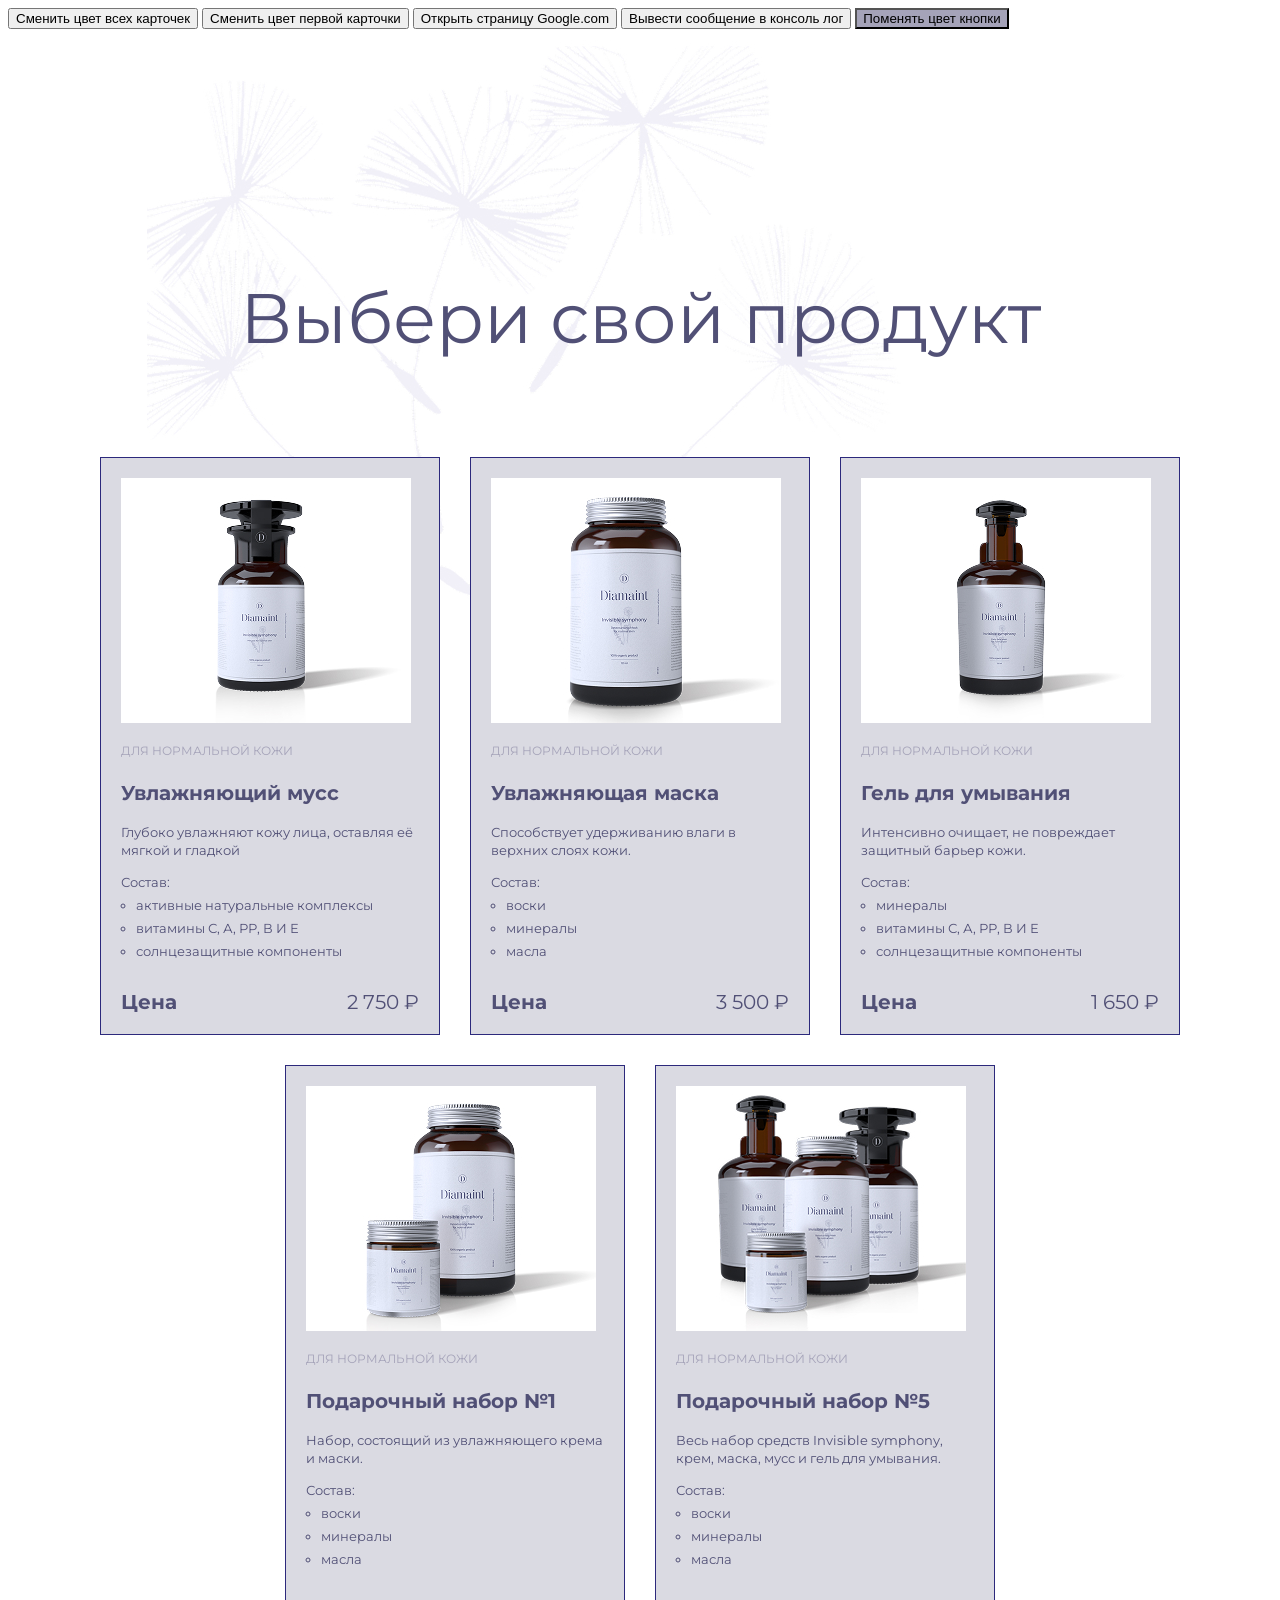
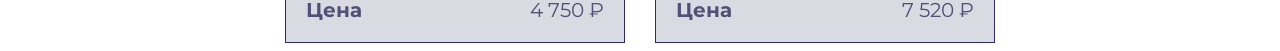
==== commit 409a0d1c: "add buttons" ====
--- a/index.html
+++ b/index.html
@@ -7,12 +7,17 @@
     <link rel="stylesheet" href="style.css" />
   </head>
   <body>
+    <button class="change-color-all-card">Сменить цвет всех карточек</button>
+    <button class="change-color-first-card">Сменить цвет первой карточки</button>
+    <button class="open-google">Открыть страницу Google.com</button>
+    <button class="output-consol-log">Вывести сообщение в консоль лог</button>
+    <button class="change-color-button">Поменять цвет кнопки</button>
     <h1 class="title">Выбери свой продукт</h1>
     <div class="container">
       <!-- ПЕРВАЯ КАРТОЧКА-->
       <div class="card">
         <img class="card__image"
-          src="image/mousse1.jpg"
+          src="image/mousse.jpg"
           alt="товар: увлажняющий мусс"
           width="290"
         />
@@ -32,7 +37,7 @@
       <!-- ВТОРАЯ КАРТОЧКА-->
       <div class="card">
         <img class="card__image"
-          src="image/moisturizing mask2.png"
+          src="image/moisturizing-mask.png"
           alt="товар: увлажняющая маска"
           width="290"
         />
@@ -52,7 +57,7 @@
       <!-- ТРЕТЬЯ КАРТОЧКА-->
       <div class="card">
         <img class="card__image"
-          src="image/daily face wash3.jpg"
+          src="image/face-wash.jpg"
           alt="товар: гель для умывания"
           width="290"
         />
@@ -72,7 +77,7 @@
       <!-- ЧЕТВЕРТАЯ КАРТОЧКА-->
       <div class="card">
         <img class="card__image"
-          src="image/gift set №1.jpg"
+          src="image/gift-set-1.jpg"
           alt="2 товара: увлажняющий крем и маска"
           width="290"
         />
@@ -92,7 +97,7 @@
       <!-- ПЯТАЯ КАРТОЧКА-->
       <div class="card">
         <img class="card__image"
-          src="image/gift set №5.jpg"
+          src="image/gift-set-5.jpg"
           alt="4 товара: крем, мусс, маска и гель для умывания"
           width="290"
         />
@@ -110,5 +115,6 @@
         <div class="card__price"><b>Цена</b> <span class="card__rouble">7 520 ₽</span></div>
       </div>
     </div>
+  <script src="main.js"></script>
   </body>
 </html>
--- a/style.css
+++ b/style.css
@@ -26,6 +26,14 @@
   margin-bottom: 100px;
   text-align: center;
   color: #515076;
+}
+
+.change-color-button{
+  background-color: #a5a3b9;
+}
+
+.orange {
+  background-color: orange;
 }
 
 .card {
